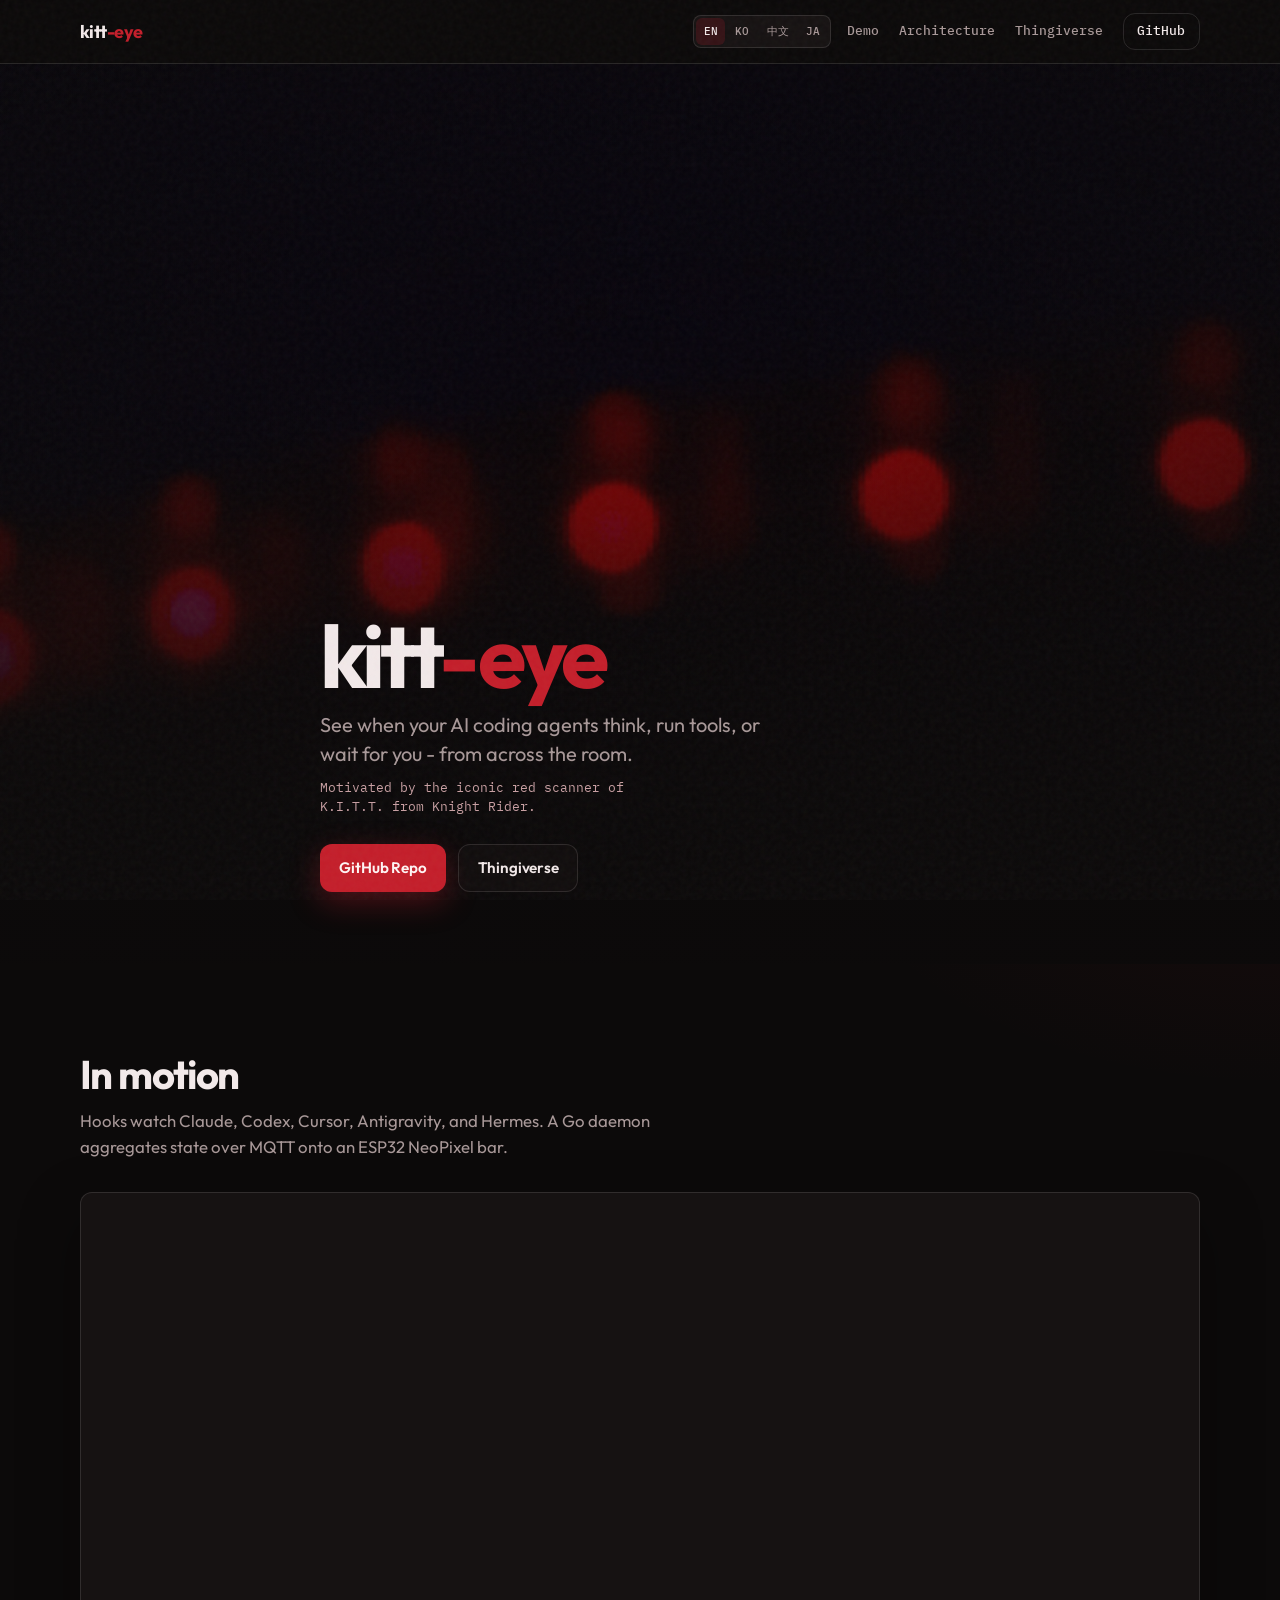
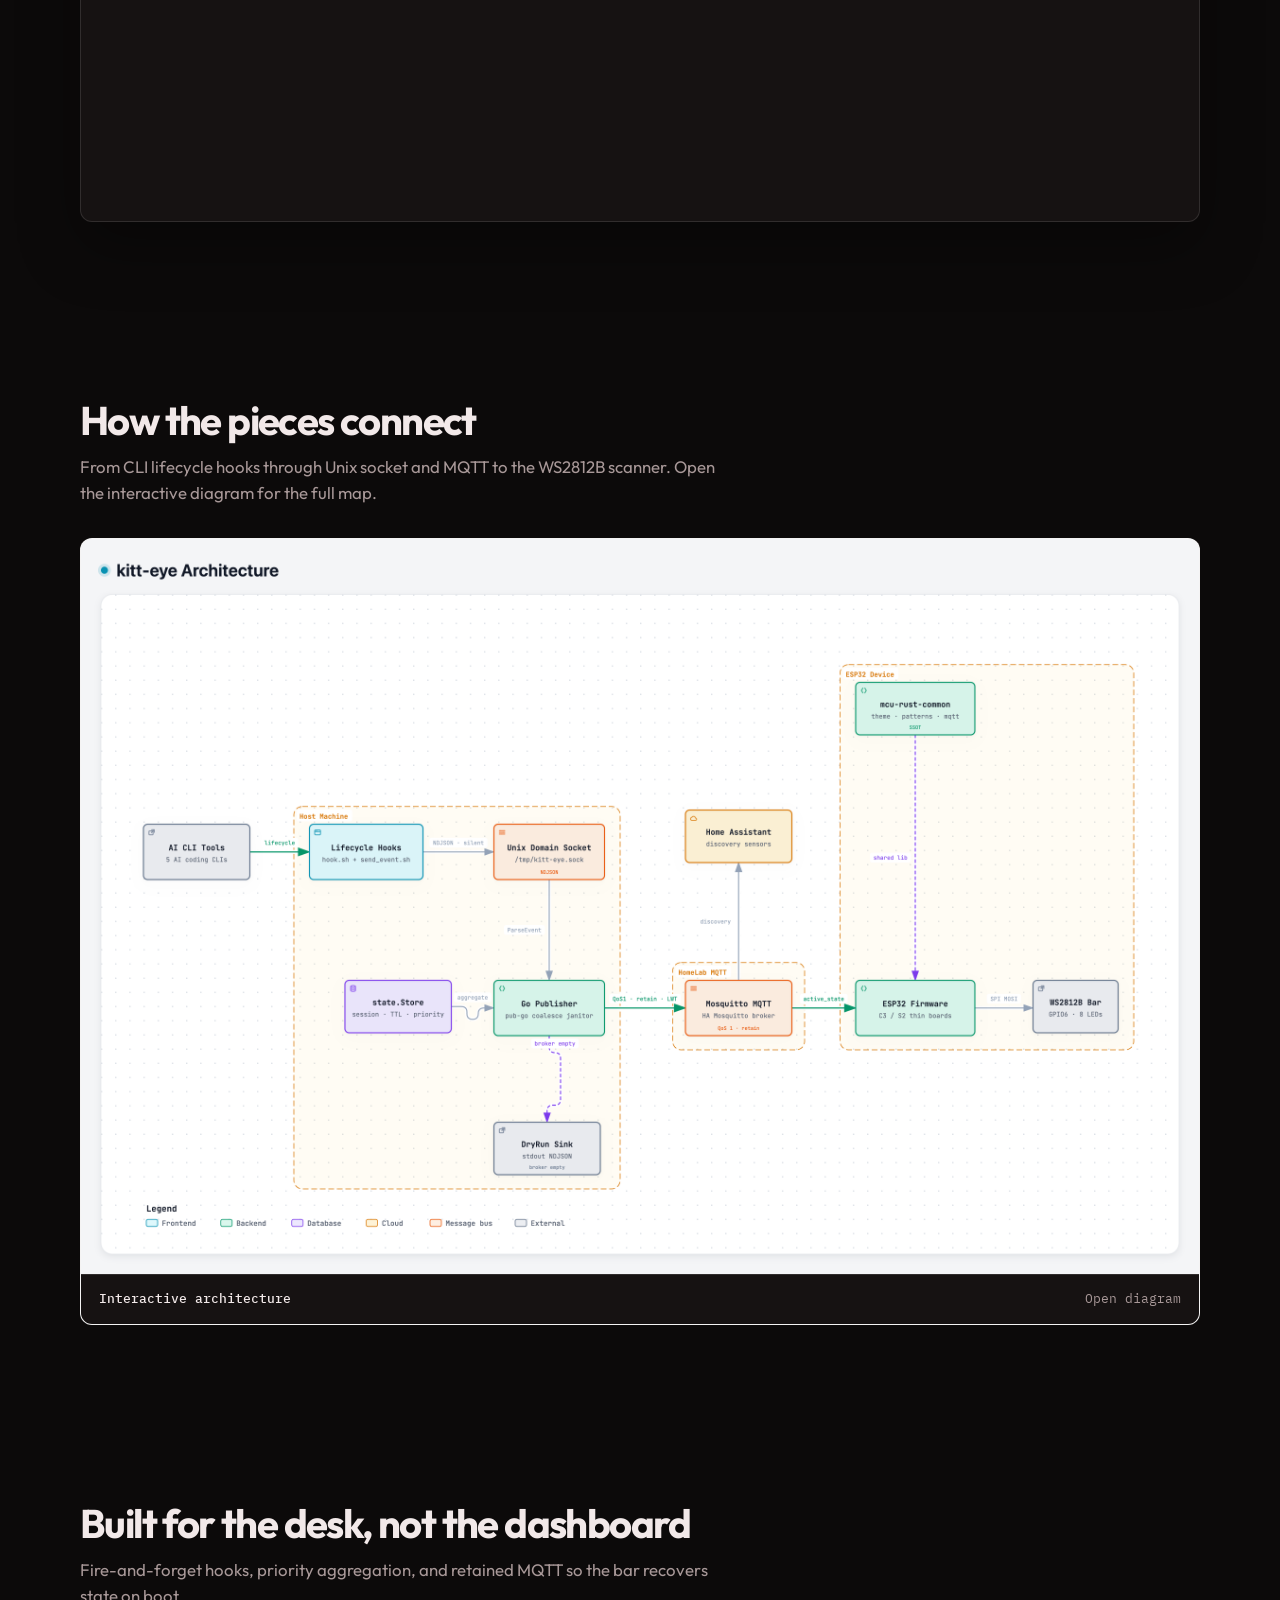
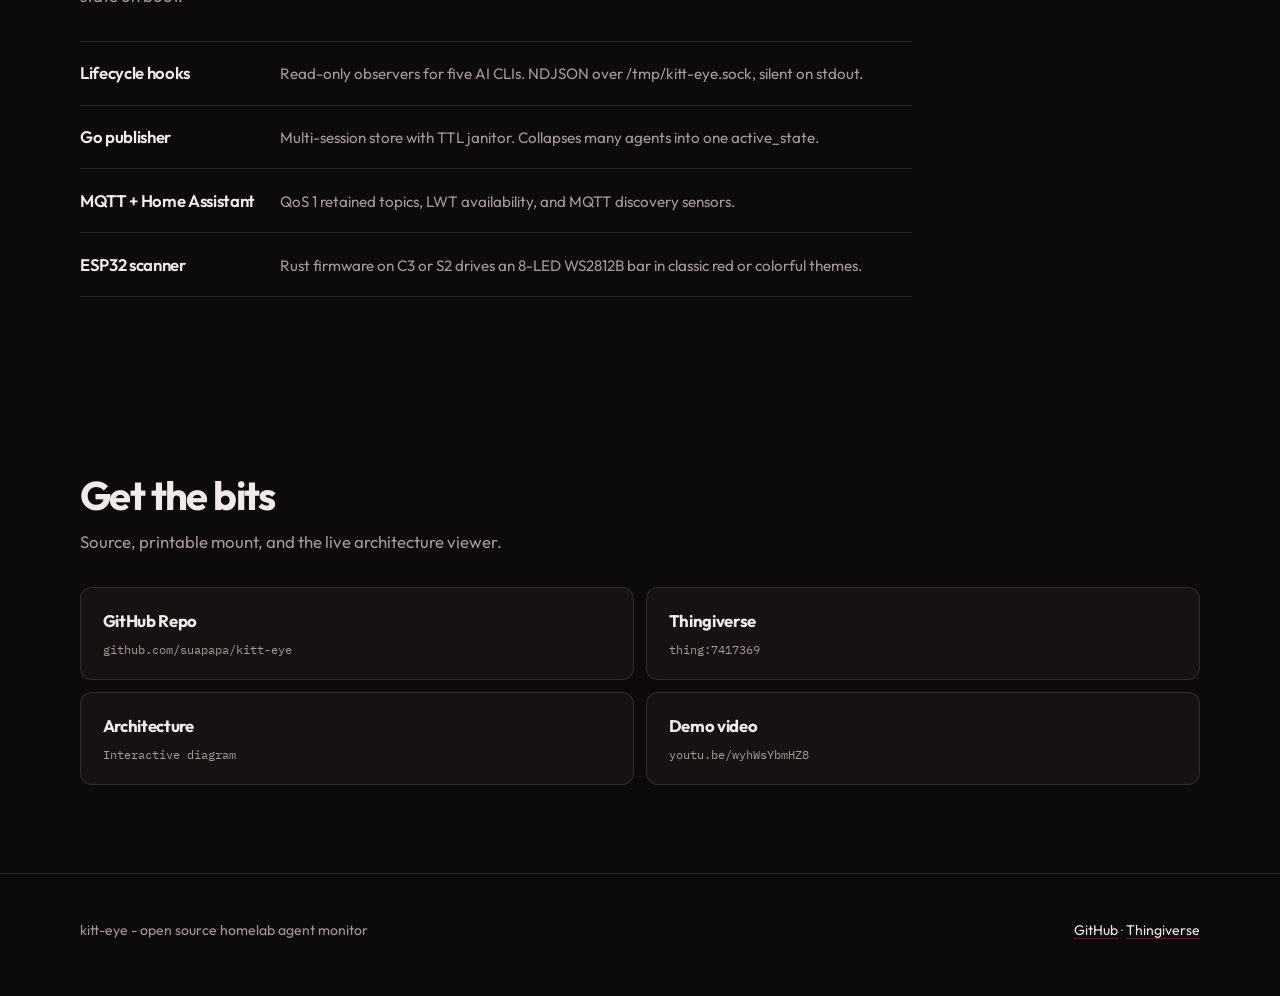
==== site/index.html @ 9e18ef14 "Add GitHub Pages site with Actions deploy Publish the static intro site from site/ on every main pus" ====
<!DOCTYPE html>
<html lang="en">
<head>
  <meta charset="UTF-8">
  <meta name="viewport" content="width=device-width, initial-scale=1.0">
  <title>kitt-eye - Desk scanner for AI coding agents</title>
  <meta name="description" content="Homelab monitoring that turns AI CLI lifecycle events into a K.I.T.T. scanner LED bar over MQTT and Home Assistant.">
  <meta property="og:title" content="kitt-eye">
  <meta property="og:description" content="Peripheral awareness for AI coding agents on a Knight Rider LED bar.">
  <meta property="og:image" content="./assets/kitt-eye.gif">
  <link rel="stylesheet" href="./styles.css">
  <script src="./i18n.js" defer></script>
</head>
<body>
  <div class="grain" aria-hidden="true"></div>

  <header class="site-header">
    <div class="site-header__inner">
      <a class="brand" href="./index.html">kitt<span>-eye</span></a>
      <div class="header-tools">
        <div class="lang-switch">
          <label class="lang-switch__label" for="lang-select" data-i18n="langLabel">Language</label>
          <select id="lang-select" class="lang-switch__select" aria-label="Language">
            <option value="en">English</option>
            <option value="ko">한국어</option>
            <option value="zh">中文</option>
            <option value="ja">日本語</option>
          </select>
          <div class="lang-switch__pills" role="group" aria-label="Language">
            <button type="button" class="lang-switch__btn" data-lang="en" aria-pressed="false">EN</button>
            <button type="button" class="lang-switch__btn" data-lang="ko" aria-pressed="false">KO</button>
            <button type="button" class="lang-switch__btn" data-lang="zh" aria-pressed="false">中文</button>
            <button type="button" class="lang-switch__btn" data-lang="ja" aria-pressed="false">JA</button>
          </div>
        </div>
        <nav class="nav" data-i18n-aria="navPrimary">
          <a href="#demo" data-i18n="navDemo">Demo</a>
          <a href="#architecture" data-i18n="navArchitecture">Architecture</a>
          <a href="https://www.thingiverse.com/thing:7417369" target="_blank" rel="noopener noreferrer" data-i18n="navThingiverse">Thingiverse</a>
          <a class="nav__cta" href="https://github.com/suapapa/kitt-eye" target="_blank" rel="noopener noreferrer" data-i18n="navGithub">GitHub</a>
        </nav>
      </div>
    </div>
  </header>

  <main>
    <section class="hero" data-i18n-aria="heroAria">
      <div class="hero__media" aria-hidden="true">
        <img
          src="./assets/kitt-eye.gif"
          alt=""
          width="800"
          height="280"
          fetchpriority="high"
        >
        <div class="hero__veil"></div>
      </div>
      <div class="hero__content">
        <h1 class="hero__brand reveal">kitt<span>-eye</span></h1>
        <p class="hero__lead reveal reveal-d1" data-i18n="heroLead">
          See when your AI coding agents think, run tools, or wait for you - from across the room.
        </p>
        <p class="hero__motif reveal reveal-d2" data-i18n="heroMotif">
          Motivated by the iconic red scanner of K.I.T.T. from Knight Rider.
        </p>
        <div class="hero__actions reveal reveal-d3">
          <a class="btn btn--primary" href="https://github.com/suapapa/kitt-eye" target="_blank" rel="noopener noreferrer" data-i18n="ctaGithub">
            GitHub Repo
          </a>
          <a class="btn btn--ghost" href="https://www.thingiverse.com/thing:7417369" target="_blank" rel="noopener noreferrer" data-i18n="ctaThingiverse">
            Thingiverse
          </a>
        </div>
      </div>
    </section>

    <section class="section" id="demo">
      <h2 class="section__title" data-i18n="demoTitle">In motion</h2>
      <p class="section__body" data-i18n="demoBody">
        Hooks watch Claude, Codex, Cursor, Antigravity, and Hermes. A Go daemon aggregates state over MQTT onto an ESP32 NeoPixel bar.
      </p>
      <div class="video-wrap">
        <iframe
          src="https://www.youtube-nocookie.com/embed/wyhWsYbmHZ8"
          data-i18n-title="videoTitle"
          title="kitt-eye demo video"
          loading="lazy"
          allow="accelerometer; autoplay; clipboard-write; encrypted-media; gyroscope; picture-in-picture; web-share"
          referrerpolicy="strict-origin-when-cross-origin"
          allowfullscreen
        ></iframe>
      </div>
    </section>

    <section class="section" id="architecture">
      <h2 class="section__title" data-i18n="archTitle">How the pieces connect</h2>
      <p class="section__body" data-i18n="archBody">
        From CLI lifecycle hooks through Unix socket and MQTT to the WS2812B scanner. Open the interactive diagram for the full map.
      </p>
      <a class="arch-link" href="./architecture.html" data-i18n-aria="archLinkAria" aria-label="Open interactive kitt-eye architecture diagram">
        <img
          src="./assets/architecture.png"
          data-i18n-alt="archImgAlt"
          alt="kitt-eye architecture diagram: AI CLI hooks to Go publisher to MQTT to ESP32 LED bar"
          width="1567"
          height="1030"
          loading="lazy"
        >
        <div class="arch-link__meta">
          <strong data-i18n="archMetaStrong">Interactive architecture</strong>
          <span data-i18n="archMetaSpan">Open diagram</span>
        </div>
      </a>
    </section>

    <section class="section" id="pipeline">
      <h2 class="section__title" data-i18n="pipelineTitle">Built for the desk, not the dashboard</h2>
      <p class="section__body" data-i18n="pipelineBody">
        Fire-and-forget hooks, priority aggregation, and retained MQTT so the bar recovers state on boot.
      </p>
      <ol class="pipeline__list">
        <li>
          <h3 data-i18n="stepHooksTitle">Lifecycle hooks</h3>
          <p data-i18n="stepHooksBody">Read-only observers for five AI CLIs. NDJSON over /tmp/kitt-eye.sock, silent on stdout.</p>
        </li>
        <li>
          <h3 data-i18n="stepPubTitle">Go publisher</h3>
          <p data-i18n="stepPubBody">Multi-session store with TTL janitor. Collapses many agents into one active_state.</p>
        </li>
        <li>
          <h3 data-i18n="stepMqttTitle">MQTT + Home Assistant</h3>
          <p data-i18n="stepMqttBody">QoS 1 retained topics, LWT availability, and MQTT discovery sensors.</p>
        </li>
        <li>
          <h3 data-i18n="stepMcuTitle">ESP32 scanner</h3>
          <p data-i18n="stepMcuBody">Rust firmware on C3 or S2 drives an 8-LED WS2812B bar in classic red or colorful themes.</p>
        </li>
      </ol>
    </section>

    <section class="section" id="links">
      <h2 class="section__title" data-i18n="linksTitle">Get the bits</h2>
      <p class="section__body" data-i18n="linksBody">
        Source, printable mount, and the live architecture viewer.
      </p>
      <div class="links-strip">
        <a class="link-tile" href="https://github.com/suapapa/kitt-eye" target="_blank" rel="noopener noreferrer">
          <strong data-i18n="tileGithub">GitHub Repo</strong>
          <span>github.com/suapapa/kitt-eye</span>
        </a>
        <a class="link-tile" href="https://www.thingiverse.com/thing:7417369" target="_blank" rel="noopener noreferrer">
          <strong data-i18n="tileThingiverse">Thingiverse</strong>
          <span>thing:7417369</span>
        </a>
        <a class="link-tile" href="./architecture.html">
          <strong data-i18n="tileArch">Architecture</strong>
          <span data-i18n="tileArchSpan">Interactive diagram</span>
        </a>
        <a class="link-tile" href="https://youtu.be/wyhWsYbmHZ8" target="_blank" rel="noopener noreferrer">
          <strong data-i18n="tileDemo">Demo video</strong>
          <span>youtu.be/wyhWsYbmHZ8</span>
        </a>
      </div>
    </section>
  </main>

  <footer class="site-footer">
    <div class="site-footer__inner">
      <p data-i18n="footerCopy">kitt-eye - open source homelab agent monitor</p>
      <p>
        <a href="https://github.com/suapapa/kitt-eye" target="_blank" rel="noopener noreferrer">GitHub</a>
        ·
        <a href="https://www.thingiverse.com/thing:7417369" target="_blank" rel="noopener noreferrer">Thingiverse</a>
      </p>
    </div>
  </footer>
</body>
</html>
---- site/styles.css ----
@font-face {
  font-family: "Outfit";
  font-style: normal;
  font-weight: 400;
  font-display: swap;
  src: url("./assets/fonts/outfit-400.woff2") format("woff2");
}

@font-face {
  font-family: "Outfit";
  font-style: normal;
  font-weight: 600;
  font-display: swap;
  src: url("./assets/fonts/outfit-600.woff2") format("woff2");
}

@font-face {
  font-family: "Outfit";
  font-style: normal;
  font-weight: 700;
  font-display: swap;
  src: url("./assets/fonts/outfit-700.woff2") format("woff2");
}

@font-face {
  font-family: "IBM Plex Mono";
  font-style: normal;
  font-weight: 400;
  font-display: swap;
  src: url("./assets/fonts/ibm-400.woff2") format("woff2");
}

@font-face {
  font-family: "IBM Plex Mono";
  font-style: normal;
  font-weight: 500;
  font-display: swap;
  src: url("./assets/fonts/ibm-500.woff2") format("woff2");
}

:root {
  --bg: #0c0a0a;
  --bg-elevated: #161212;
  --bg-soft: #1c1616;
  --text: #f2e9e9;
  --text-muted: #a89898;
  --accent: #c41e2a;
  --accent-soft: #8f1a22;
  --accent-glow: rgba(196, 30, 42, 0.35);
  --line: rgba(242, 233, 233, 0.12);
  --radius: 12px;
  --max: 1120px;
  --font-sans: "Outfit", "Apple SD Gothic Neo", "Noto Sans KR", "PingFang SC", "Hiragino Sans", "Segoe UI", sans-serif;
  --font-mono: "IBM Plex Mono", ui-monospace, monospace;
  --ease: cubic-bezier(0.16, 1, 0.3, 1);
  --z-nav: 40;
  --z-grain: 50;
}

*,
*::before,
*::after {
  box-sizing: border-box;
}

html {
  scroll-behavior: smooth;
}

@media (prefers-reduced-motion: reduce) {
  html {
    scroll-behavior: auto;
  }
}

body {
  margin: 0;
  min-height: 100dvh;
  font-family: var(--font-sans);
  font-weight: 400;
  color: var(--text);
  background:
    radial-gradient(1200px 600px at 50% -10%, rgba(196, 30, 42, 0.16), transparent 55%),
    radial-gradient(900px 500px at 100% 20%, rgba(196, 30, 42, 0.06), transparent 50%),
    var(--bg);
  line-height: 1.55;
  -webkit-font-smoothing: antialiased;
}

img {
  max-width: 100%;
  display: block;
}

a {
  color: inherit;
  text-decoration: none;
}

.grain {
  position: fixed;
  inset: 0;
  z-index: var(--z-grain);
  pointer-events: none;
  opacity: 0.04;
  background-image: url("data:image/svg+xml,%3Csvg viewBox='0 0 200 200' xmlns='http://www.w3.org/2000/svg'%3E%3Cfilter id='n'%3E%3CfeTurbulence type='fractalNoise' baseFrequency='0.85' numOctaves='3' stitchTiles='stitch'/%3E%3C/filter%3E%3Crect width='100%25' height='100%25' filter='url(%23n)'/%3E%3C/svg%3E");
}

.site-header {
  position: sticky;
  top: 0;
  z-index: var(--z-nav);
  height: 64px;
  display: flex;
  align-items: center;
  border-bottom: 1px solid var(--line);
  background: rgba(12, 10, 10, 0.82);
  backdrop-filter: blur(14px) saturate(140%);
  -webkit-backdrop-filter: blur(14px) saturate(140%);
}

.site-header__inner {
  width: min(100% - 2rem, var(--max));
  margin-inline: auto;
  display: flex;
  align-items: center;
  justify-content: space-between;
  gap: 1rem;
}

.brand {
  font-weight: 700;
  font-size: 1.125rem;
  letter-spacing: -0.03em;
  flex-shrink: 0;
}

.brand span {
  color: var(--accent);
}

.header-tools {
  display: flex;
  align-items: center;
  gap: 1rem;
  min-width: 0;
}

.lang-switch {
  display: flex;
  align-items: center;
  gap: 0.45rem;
  flex-shrink: 0;
}

.lang-switch__label {
  position: absolute;
  width: 1px;
  height: 1px;
  padding: 0;
  margin: -1px;
  overflow: hidden;
  clip: rect(0, 0, 0, 0);
  white-space: nowrap;
  border: 0;
}

.lang-switch__select {
  appearance: none;
  -webkit-appearance: none;
  min-height: 2rem;
  padding: 0.3rem 1.85rem 0.3rem 0.7rem;
  border: 1px solid var(--line);
  border-radius: 8px;
  background:
    var(--bg-elevated)
    url("data:image/svg+xml,%3Csvg xmlns='http://www.w3.org/2000/svg' width='12' height='8' viewBox='0 0 12 8'%3E%3Cpath fill='%23a89898' d='M1 1l5 5 5-5'/%3E%3C/svg%3E")
    no-repeat right 0.65rem center;
  color: var(--text);
  font-family: var(--font-mono);
  font-size: 0.75rem;
  font-weight: 500;
  cursor: pointer;
  transition: border-color 0.25s var(--ease);
}

.lang-switch__select:hover,
.lang-switch__select:focus-visible {
  border-color: rgba(196, 30, 42, 0.55);
  outline: none;
}

.lang-switch__pills {
  display: none;
  align-items: center;
  gap: 0.2rem;
  padding: 0.15rem;
  border: 1px solid var(--line);
  border-radius: 8px;
  background: var(--bg-elevated);
}

.lang-switch__btn {
  min-height: 1.7rem;
  padding: 0.2rem 0.45rem;
  border: 0;
  border-radius: 6px;
  background: transparent;
  color: var(--text-muted);
  font-family: var(--font-mono);
  font-size: 0.68rem;
  font-weight: 500;
  cursor: pointer;
  transition:
    color 0.2s var(--ease),
    background 0.2s var(--ease);
}

.lang-switch__btn:hover,
.lang-switch__btn:focus-visible {
  color: var(--text);
  outline: none;
}

.lang-switch__btn.is-active {
  background: rgba(196, 30, 42, 0.18);
  color: var(--text);
}

@media (min-width: 900px) {
  .lang-switch__select {
    display: none;
  }

  .lang-switch__pills {
    display: flex;
  }
}

.nav {
  display: flex;
  align-items: center;
  gap: 1.25rem;
  font-family: var(--font-mono);
  font-size: 0.8125rem;
  font-weight: 500;
}

.nav a {
  color: var(--text-muted);
  transition: color 0.25s var(--ease);
}

.nav a:hover,
.nav a:focus-visible {
  color: var(--text);
}

.nav__cta {
  color: var(--text) !important;
  padding: 0.45rem 0.85rem;
  border: 1px solid var(--line);
  border-radius: var(--radius);
  transition:
    border-color 0.25s var(--ease),
    background 0.25s var(--ease),
    transform 0.15s var(--ease);
}

.nav__cta:hover,
.nav__cta:focus-visible {
  border-color: var(--accent);
  background: rgba(196, 30, 42, 0.12);
}

.nav__cta:active {
  transform: scale(0.98);
}

.hero {
  position: relative;
  min-height: 100dvh;
  display: grid;
  align-content: end;
  padding: 0 0 4.5rem;
  overflow: hidden;
}

.hero__media {
  position: absolute;
  inset: 0;
  z-index: 0;
}

.hero__media img {
  width: 100%;
  height: 100%;
  object-fit: cover;
  object-position: center 45%;
}

.hero__veil {
  position: absolute;
  inset: 0;
  background:
    linear-gradient(180deg, rgba(12, 10, 10, 0.35) 0%, rgba(12, 10, 10, 0.55) 42%, rgba(12, 10, 10, 0.96) 100%),
    radial-gradient(ellipse 70% 50% at 50% 40%, transparent 20%, rgba(12, 10, 10, 0.55) 100%);
}

.hero__content {
  position: relative;
  z-index: 1;
  width: min(100% - 2rem, var(--max));
  margin-inline: auto;
  padding-top: 5rem;
  max-width: 40rem;
}

.hero__brand {
  margin: 0 0 0.75rem;
  font-size: clamp(3.25rem, 9vw, 5.5rem);
  font-weight: 700;
  letter-spacing: -0.05em;
  line-height: 0.95;
}

.hero__brand span {
  color: var(--accent);
}

.hero__lead {
  margin: 0 0 0.65rem;
  max-width: 34ch;
  font-size: clamp(1.05rem, 2.2vw, 1.25rem);
  color: var(--text-muted);
  line-height: 1.45;
}

.hero__motif {
  margin: 0 0 1.75rem;
  max-width: 42ch;
  font-family: var(--font-mono);
  font-size: 0.82rem;
  font-weight: 400;
  color: #c9a0a3;
  line-height: 1.45;
}

.hero__actions {
  display: flex;
  flex-wrap: wrap;
  gap: 0.75rem;
}

.btn {
  display: inline-flex;
  align-items: center;
  justify-content: center;
  gap: 0.5rem;
  min-height: 2.75rem;
  padding: 0.7rem 1.15rem;
  border-radius: var(--radius);
  font-family: var(--font-sans);
  font-size: 0.95rem;
  font-weight: 600;
  letter-spacing: -0.01em;
  white-space: nowrap;
  border: 1px solid transparent;
  transition:
    transform 0.15s var(--ease),
    background 0.25s var(--ease),
    border-color 0.25s var(--ease),
    color 0.25s var(--ease);
}

.btn:active {
  transform: scale(0.98);
}

.btn--primary {
  background: var(--accent);
  color: #fff5f5;
  box-shadow: 0 10px 30px var(--accent-glow);
}

.btn--primary:hover,
.btn--primary:focus-visible {
  background: #d92634;
}

.btn--ghost {
  background: rgba(22, 18, 18, 0.55);
  border-color: var(--line);
  color: var(--text);
}

.btn--ghost:hover,
.btn--ghost:focus-visible {
  border-color: rgba(196, 30, 42, 0.55);
  background: rgba(196, 30, 42, 0.1);
}

.section {
  width: min(100% - 2rem, var(--max));
  margin-inline: auto;
  padding: 5.5rem 0;
}

.section__title {
  margin: 0 0 0.75rem;
  font-size: clamp(1.75rem, 4vw, 2.5rem);
  font-weight: 700;
  letter-spacing: -0.04em;
  line-height: 1.1;
}

.section__body {
  margin: 0 0 2rem;
  max-width: 58ch;
  color: var(--text-muted);
  font-size: 1.05rem;
}

.video-wrap {
  position: relative;
  width: 100%;
  aspect-ratio: 16 / 9;
  border-radius: var(--radius);
  overflow: hidden;
  border: 1px solid var(--line);
  background: var(--bg-elevated);
  box-shadow: 0 24px 60px rgba(0, 0, 0, 0.35);
}

.video-wrap iframe {
  position: absolute;
  inset: 0;
  width: 100%;
  height: 100%;
  border: 0;
}

.arch-link {
  display: block;
  border-radius: var(--radius);
  overflow: hidden;
  border: 1px solid var(--line);
  background: #f4f4f4;
  transition:
    border-color 0.3s var(--ease),
    box-shadow 0.3s var(--ease),
    transform 0.3s var(--ease);
}

.arch-link:hover,
.arch-link:focus-visible {
  border-color: rgba(196, 30, 42, 0.55);
  box-shadow: 0 20px 50px rgba(196, 30, 42, 0.18);
  transform: translateY(-2px);
}

.arch-link:active {
  transform: scale(0.995);
}

.arch-link img {
  width: 100%;
  height: auto;
}

.arch-link__meta {
  display: flex;
  align-items: center;
  justify-content: space-between;
  gap: 1rem;
  padding: 0.9rem 1.1rem;
  background: var(--bg-elevated);
  border-top: 1px solid var(--line);
  font-family: var(--font-mono);
  font-size: 0.8rem;
  color: var(--text-muted);
}

.arch-link__meta strong {
  color: var(--text);
  font-weight: 500;
}

.pipeline__list {
  list-style: none;
  margin: 0;
  padding: 0;
  border-top: 1px solid var(--line);
  max-width: 52rem;
}

.pipeline__list li {
  display: grid;
  gap: 0.35rem;
  padding: 1.15rem 0;
  border-bottom: 1px solid var(--line);
}

@media (min-width: 768px) {
  .pipeline__list li {
    grid-template-columns: 11rem 1fr;
    gap: 1.5rem;
    align-items: baseline;
  }
}

.pipeline__list h3 {
  margin: 0;
  font-size: 1.05rem;
  font-weight: 600;
  letter-spacing: -0.02em;
}

.pipeline__list p {
  margin: 0;
  color: var(--text-muted);
  font-size: 0.95rem;
}

.links-strip {
  display: grid;
  gap: 0.75rem;
}

@media (min-width: 640px) {
  .links-strip {
    grid-template-columns: 1fr 1fr;
  }
}

.link-tile {
  display: flex;
  flex-direction: column;
  gap: 0.35rem;
  padding: 1.25rem 1.35rem;
  border-radius: var(--radius);
  border: 1px solid var(--line);
  background: var(--bg-elevated);
  transition:
    border-color 0.25s var(--ease),
    background 0.25s var(--ease),
    transform 0.15s var(--ease);
}

.link-tile:hover,
.link-tile:focus-visible {
  border-color: rgba(196, 30, 42, 0.55);
  background: var(--bg-soft);
}

.link-tile:active {
  transform: scale(0.98);
}

.link-tile strong {
  font-size: 1.05rem;
  letter-spacing: -0.02em;
}

.link-tile span {
  font-family: var(--font-mono);
  font-size: 0.78rem;
  color: var(--text-muted);
}

.site-footer {
  border-top: 1px solid var(--line);
  padding: 2rem 0 2.5rem;
}

.site-footer__inner {
  width: min(100% - 2rem, var(--max));
  margin-inline: auto;
  display: flex;
  flex-wrap: wrap;
  align-items: center;
  justify-content: space-between;
  gap: 1rem;
  color: var(--text-muted);
  font-size: 0.875rem;
}

.site-footer a {
  color: var(--text);
  text-decoration: underline;
  text-underline-offset: 3px;
  text-decoration-color: rgba(196, 30, 42, 0.55);
}

.site-footer a:hover,
.site-footer a:focus-visible {
  color: var(--accent);
}

@media (prefers-reduced-motion: no-preference) {
  .reveal {
    opacity: 0;
    transform: translateY(18px);
    animation: rise 0.8s var(--ease) forwards;
  }

  .reveal-d1 { animation-delay: 0.08s; }
  .reveal-d2 { animation-delay: 0.16s; }
  .reveal-d3 { animation-delay: 0.24s; }

  @keyframes rise {
    to {
      opacity: 1;
      transform: translateY(0);
    }
  }

  .hero__brand span {
    animation: pulse-red 3.6s var(--ease) infinite;
  }

  @keyframes pulse-red {
    0%, 100% { color: var(--accent); }
    50% { color: #e43a45; }
  }
}

@media (prefers-reduced-transparency: reduce) {
  .site-header {
    background: var(--bg);
    backdrop-filter: none;
    -webkit-backdrop-filter: none;
  }
}

@media (max-width: 860px) {
  .nav a:not(.nav__cta) {
    display: none;
  }
}

@media (max-width: 640px) {
  .hero {
    min-height: 92dvh;
    padding-bottom: 3rem;
  }

  .hero__content {
    padding-top: 4rem;
  }

  .section {
    padding: 4rem 0;
  }

  .lang-switch__select {
    font-size: 0.7rem;
    padding-inline: 0.55rem 1.7rem;
  }
}
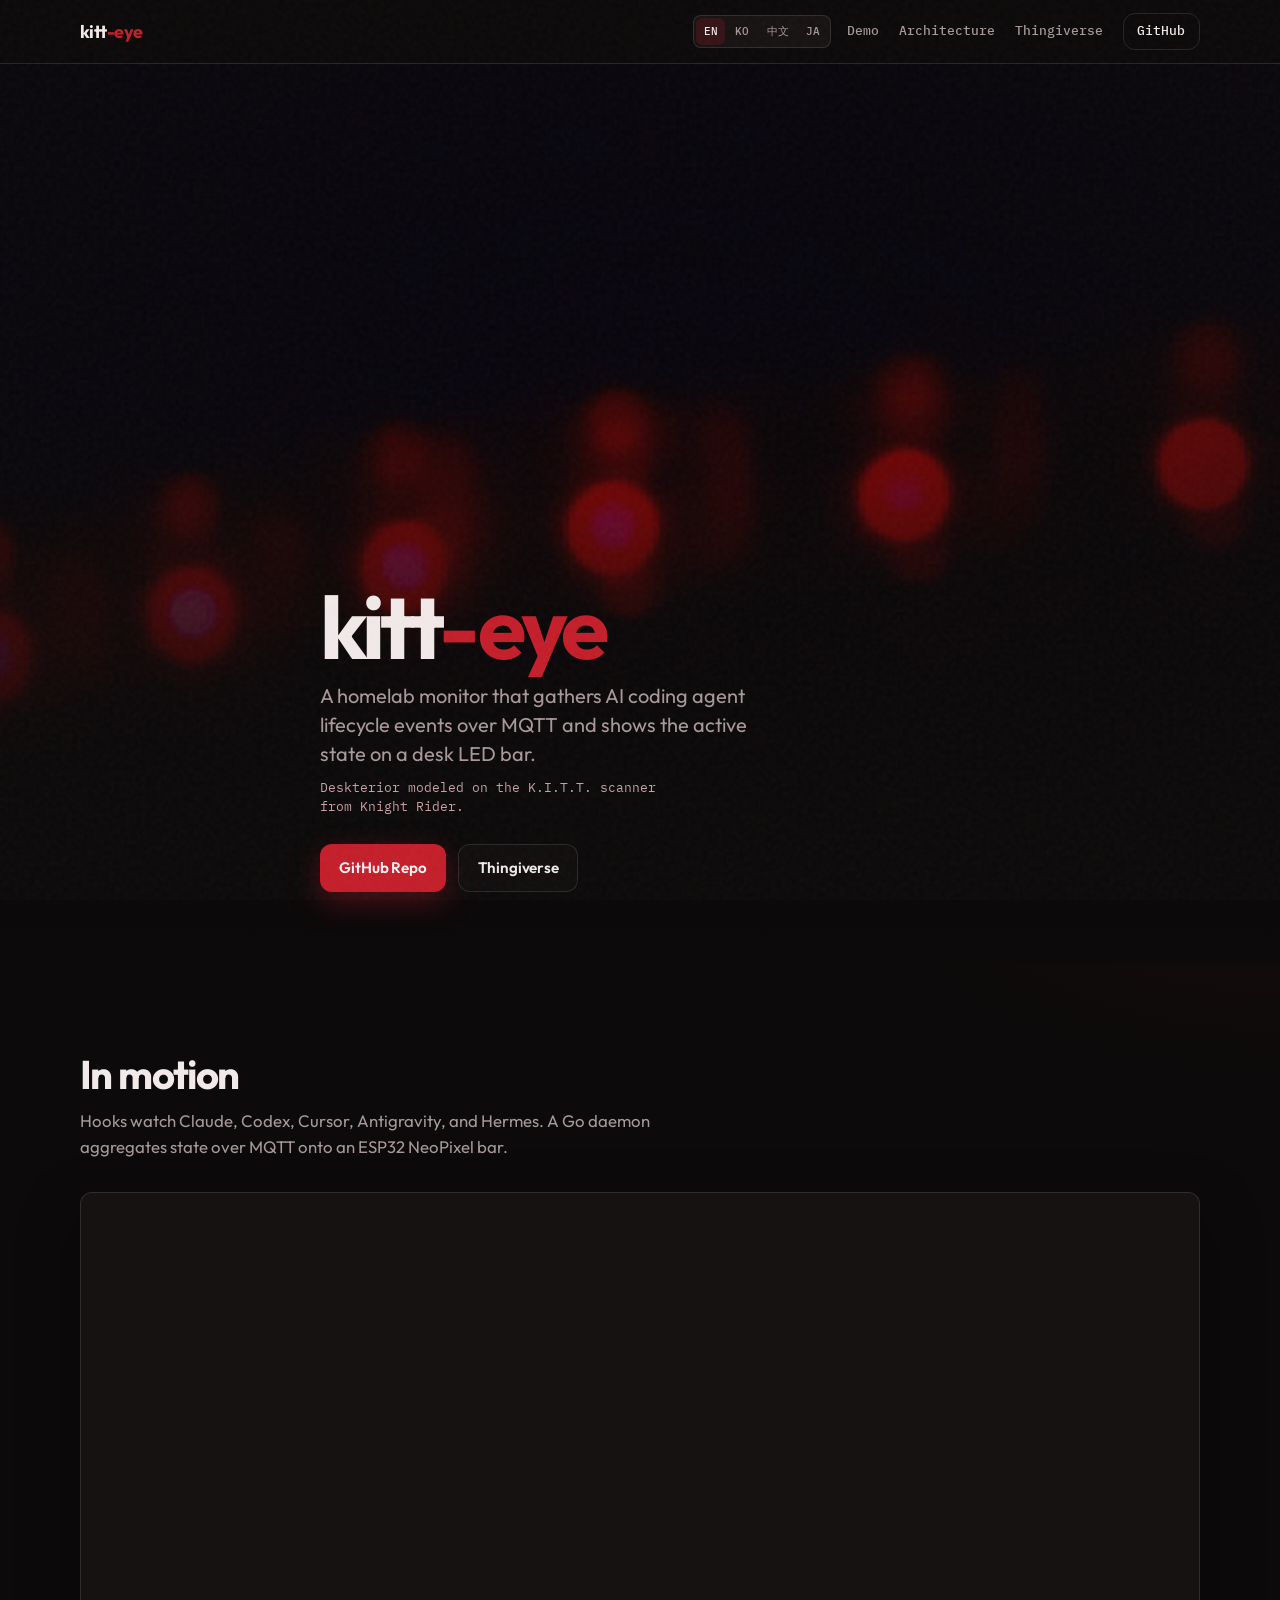
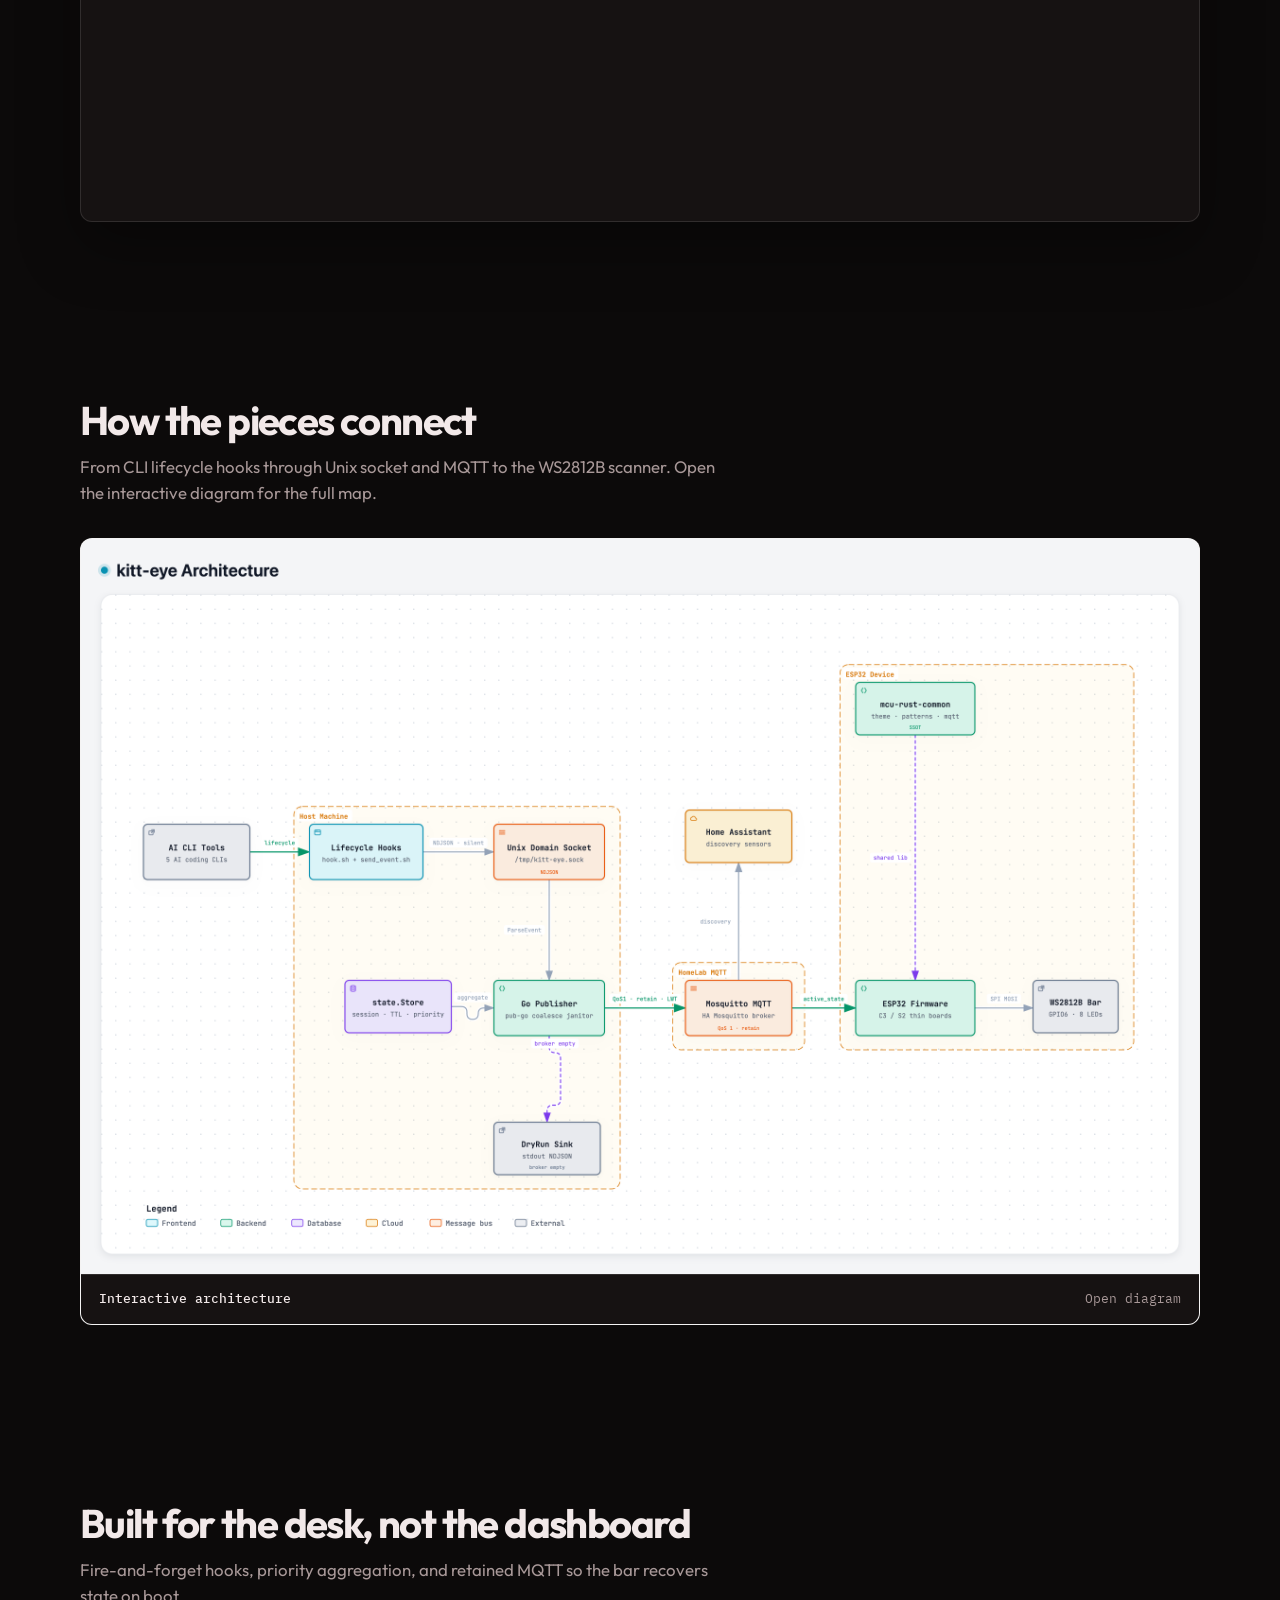
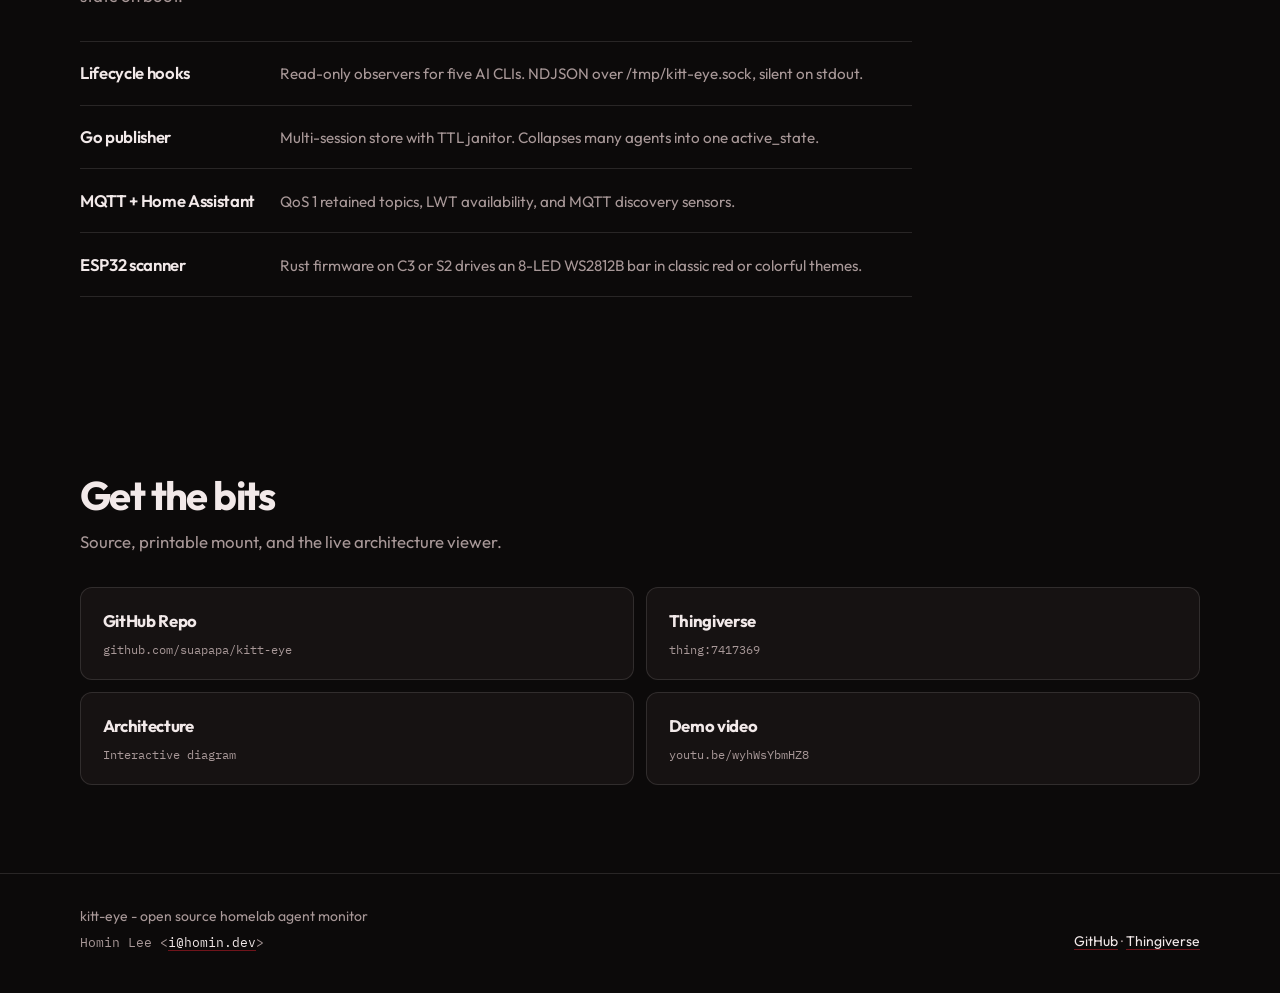
==== commit 3c8c4cea: "Add site OG image and favicon, refine landing copy. Ship social/share assets and meta tags so GitHub" ====
--- a/site/index.html
+++ b/site/index.html
@@ -5,9 +5,26 @@
   <meta name="viewport" content="width=device-width, initial-scale=1.0">
   <title>kitt-eye - Desk scanner for AI coding agents</title>
   <meta name="description" content="Homelab monitoring that turns AI CLI lifecycle events into a K.I.T.T. scanner LED bar over MQTT and Home Assistant.">
+  <link rel="canonical" href="https://suapapa.github.io/kitt-eye/">
+  <link rel="icon" href="./assets/favicon.svg" type="image/svg+xml">
+  <link rel="icon" href="./assets/favicon.ico" sizes="any">
+  <link rel="icon" href="./assets/favicon-32.png" type="image/png" sizes="32x32">
+  <link rel="apple-touch-icon" href="./assets/apple-touch-icon.png" sizes="180x180">
+  <meta name="theme-color" content="#0c0a0a">
+  <meta property="og:type" content="website">
+  <meta property="og:site_name" content="kitt-eye">
+  <meta property="og:url" content="https://suapapa.github.io/kitt-eye/">
   <meta property="og:title" content="kitt-eye">
   <meta property="og:description" content="Peripheral awareness for AI coding agents on a Knight Rider LED bar.">
-  <meta property="og:image" content="./assets/kitt-eye.gif">
+  <meta property="og:image" content="https://suapapa.github.io/kitt-eye/assets/og.jpg">
+  <meta property="og:image:type" content="image/jpeg">
+  <meta property="og:image:width" content="1200">
+  <meta property="og:image:height" content="630">
+  <meta property="og:image:alt" content="kitt-eye desk scanner LED bar">
+  <meta name="twitter:card" content="summary_large_image">
+  <meta name="twitter:title" content="kitt-eye">
+  <meta name="twitter:description" content="Peripheral awareness for AI coding agents on a Knight Rider LED bar.">
+  <meta name="twitter:image" content="https://suapapa.github.io/kitt-eye/assets/og.jpg">
   <link rel="stylesheet" href="./styles.css">
   <script src="./i18n.js" defer></script>
 </head>
@@ -58,10 +75,10 @@
       <div class="hero__content">
         <h1 class="hero__brand reveal">kitt<span>-eye</span></h1>
         <p class="hero__lead reveal reveal-d1" data-i18n="heroLead">
-          See when your AI coding agents think, run tools, or wait for you - from across the room.
+          A homelab monitor that gathers AI coding agent lifecycle events over MQTT and shows the active state on a desk LED bar.
         </p>
         <p class="hero__motif reveal reveal-d2" data-i18n="heroMotif">
-          Motivated by the iconic red scanner of K.I.T.T. from Knight Rider.
+          Deskterior modeled on the K.I.T.T. scanner from Knight Rider.
         </p>
         <div class="hero__actions reveal reveal-d3">
           <a class="btn btn--primary" href="https://github.com/suapapa/kitt-eye" target="_blank" rel="noopener noreferrer" data-i18n="ctaGithub">
@@ -166,7 +183,12 @@
 
   <footer class="site-footer">
     <div class="site-footer__inner">
-      <p data-i18n="footerCopy">kitt-eye - open source homelab agent monitor</p>
+      <div class="site-footer__meta">
+        <p data-i18n="footerCopy">kitt-eye - open source homelab agent monitor</p>
+        <p class="site-footer__credit">
+          Homin Lee &lt;<a href="mailto:i@homin.dev">i@homin.dev</a>&gt;
+        </p>
+      </div>
       <p>
         <a href="https://github.com/suapapa/kitt-eye" target="_blank" rel="noopener noreferrer">GitHub</a>
         ·
--- a/site/styles.css
+++ b/site/styles.css
@@ -578,11 +578,26 @@
   margin-inline: auto;
   display: flex;
   flex-wrap: wrap;
-  align-items: center;
+  align-items: flex-end;
   justify-content: space-between;
   gap: 1rem;
   color: var(--text-muted);
   font-size: 0.875rem;
+}
+
+.site-footer__meta {
+  display: grid;
+  gap: 0.35rem;
+}
+
+.site-footer__meta p,
+.site-footer__inner > p {
+  margin: 0;
+}
+
+.site-footer__credit {
+  font-family: var(--font-mono);
+  font-size: 0.8rem;
 }
 
 .site-footer a {
